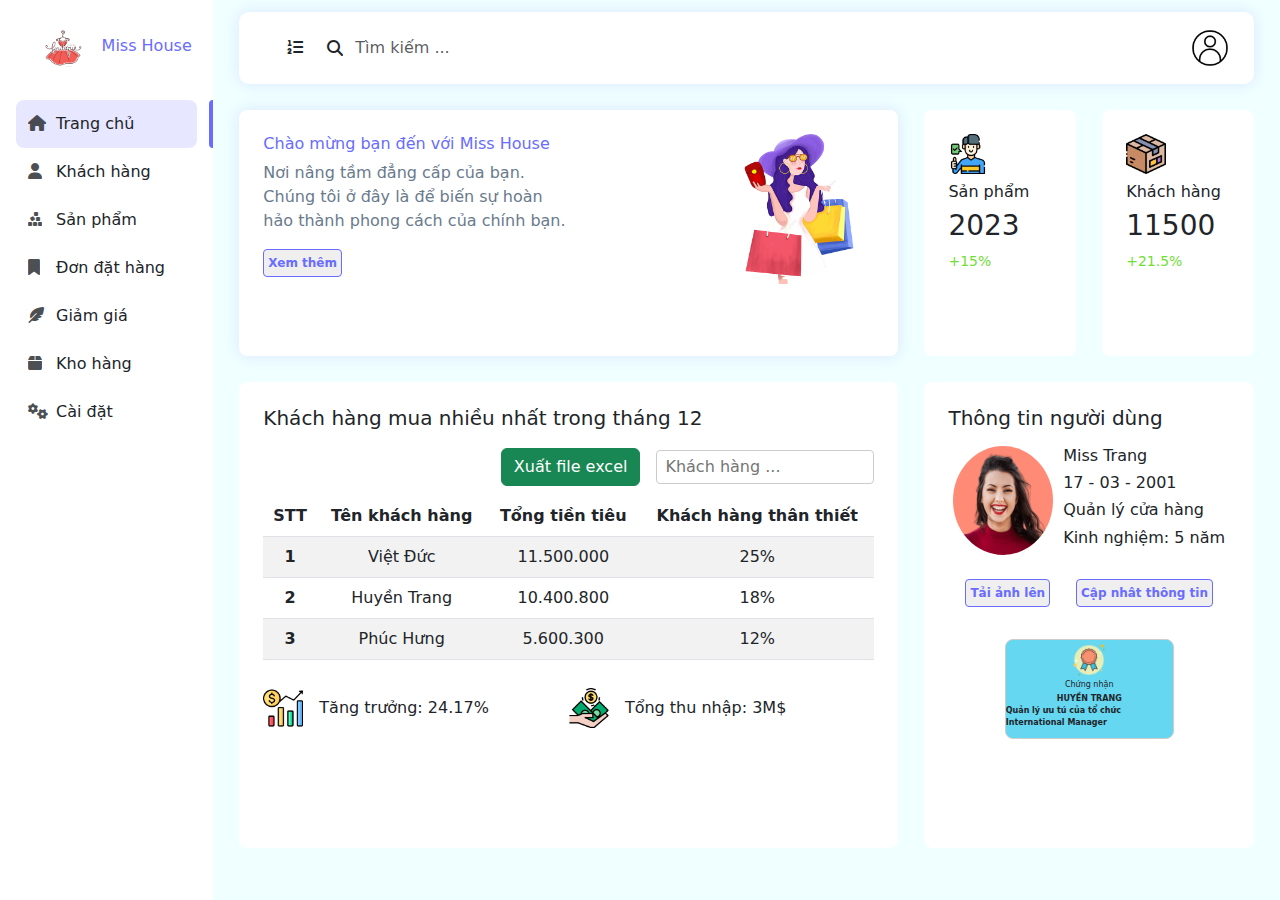
==== admin/admin.html @ 25695dc0 "Change admin interface" ====
<!DOCTYPE html>
<html lang="en">
    <head>
        <meta charset="UTF-8">
        <meta http-equiv="X-UA-Compatible" content="IE=edge">
        <meta name="viewport" content="width=device-width, initial-scale=1.0">
        <title>Miss House</title>
        <link rel="stylesheet" href="bootstrap-5.3.0-alpha1-dist/css/bootstrap-grid.min.css">
        <link rel="stylesheet" href="bootstrap-5.3.0-alpha1-dist/css/bootstrap.min.css">
        <link rel="stylesheet" href="fontawesome-free-6.3.0-web/css/fontawesome.min.css">
        <link rel="stylesheet" href="fontawesome-free-6.3.0-web/css/all.min.css">
        <link rel="stylesheet" href="fontawesome-free-6.3.0-web/css/regular.min.css">
        <link rel="stylesheet" href="style.css">
        <link rel="stylesheet" href="responsive.css">
        <script src="https://ajax.googleapis.com/ajax/libs/jquery/3.6.3/jquery.min.js"></script>
    </head>
    <body>
        <div id="wrapper" class="d-flex">
            <div id="navbar" class="col-lg-2">
                <div class="logo" style="justify-content: center; padding: 0 8px;">
                    <img src="./img/logo-sneaker1-removebg-preview.png" style="height: 80px; scale: 1; align-self: center;"/>
                    <h6 style="align-self: center; color: #696CFF;">Miss House</h6>
                </div>
                <div class="nav">
                    <ul class="list-items">
                        <li class="item active"><a href=""><i class="fa-solid fa-home"></i>Trang chủ</a></li>
                        <li class="item"><a href=""><i class="fa-solid fa-user"></i>Khách hàng</a></li>
                        <li class="item"><a href=""><i class="fa-solid fa-cubes-stacked"></i>Sản phẩm</a></li>
                        <li class="item"><a href=""><i class="fa-solid fa-bookmark"></i>Đơn đặt hàng</a></li>
                        <li class="item"><a href=""><i class="fa-solid fa-feather-alt"></i>Giảm giá</a></li>
                        <li class="item"><a href=""><i class="fa-solid fa-box"></i>Kho hàng</a></li>
                        <li class="item"><a href=""><i class="fa-solid fa-gears"></i>Cài đặt</a></li>
                        <div class="pseudo-nav"></div>
                    </ul>
        
                </div>
            </div>
            <div id="content" class="col-lg-10">
                <div class="search-content d-flex">
                    <div class="btn-toggle m-4" style="cursor: pointer;">
                        <i class="fa-solid fa-list-numeric"></i>
                    </div>
                    <div class="search-common d-flex">
                        <div class="search-form d-flex align-items-center">
                            <i class="fa-solid fa-search"></i>
                            <input class="form-control border-0 shadow-none" type="text" placeholder="Tìm kiếm ..."/>
                        </div>
                        <div class="search-info">
                            <img src="./img/icons8-user-64.png" alt="">
                        </div>
                    </div>
                    <div id="dropdown-user">
                        <div class="dropdown-header">
                            <img src="./img/icons8-user-64.png" alt="">
                            <div class="header-text">
                                <h6>Miss Trang</h6>
                                <p>Quản lý</p>
                            </div>
                        </div>
                        <div class="dropdown-feature">
                            <ul>
                                <li><i class="fa-solid fa-line-chart"></i>Tầm phát triển</li>
                                <li><i class="fa-solid fa-gear"></i>Cài đặt</li>
                                <li><i class="fa-solid fa-receipt"></i>Hóa đơn</li>
                            </ul>
                        </div>
                        <div class="dropdown-out">
                            <i class="fa-solid fa-sign-out"></i>Đăng xuất
                        </div>
                    </div>
                </div>
                <div class="body-content">
                    <div class="body-intro">
                        <div class="intro-brand d-flex">
                            <div class="intro-text">
                                <h6>Chào mừng bạn đến với Miss House</h6>
                                <p>Nơi nâng tầm đẳng cấp của bạn. Chúng tôi ở đây là để biến sự hoàn hảo thành phong cách của chính bạn.</p>
                                <button class="button-text">Xem thêm</button>
                            </div>
                            <div class="intro-image">
                                <img src="../assets/img/logo/pngtree-fashion-beauty-in-cartoon-shopping-png-image_883800-removebg-preview.png" alt="">
                            </div>
                        </div>
                        <div class="intro-type-common d-flex">
                            <div class="intro-type d-flex">
                                <div class="intro-type-image">
                                    <img src="./img/customer-service.png" />
                                </div>
                                <h6>Sản phẩm</h6>
                                <h3>2023</h3>
                                <span>+15%</span>
                            </div>
                            <div class="intro-type d-flex">
                                <div class="intro-type-image">
                                    <img src="./img/delivery-box.png" />
                                </div>
                                <h6>Khách hàng</h6>
                                <h3>11500</h3>
                                <span>+21.5%</span>
                            </div>
                        </div>
                    </div>
                    <div class="body-figure">
                        <div class="figure-customer">
                            <h5>Khách hàng mua nhiều nhất trong tháng 12</h5>
                            <div class="figure-action d-flex">
                                <button class="btn btn-success">Xuất file excel</button>
                                <input id="myInput" class="shadow-none" type="text" placeholder="Khách hàng ...">
                            </div>
                            <table class="table table-striped">
                                <thead>
                                    <tr>
                                      <th scope="col">STT</th>
                                      <th scope="col">Tên khách hàng</th>
                                      <th scope="col">Tổng tiền tiêu</th>
                                      <th scope="col">Khách hàng thân thiết</th>
                                    </tr>
                                  </thead>
                                  <tbody id="myTable">
                                    <tr>
                                      <th scope="row">1</th>
                                      <td>Việt Đức</td>
                                      <td>11.500.000</td>
                                      <td>25%</td>
                                    </tr>
                                    <tr>
                                      <th scope="row">2</th>
                                      <td>Huyền Trang</td>
                                      <td>10.400.800</td>
                                      <td>18%</td>
                                    </tr>
                                    <tr>
                                      <th scope="row">3</th>
                                      <td>Phúc Hưng</td>
                                      <td>5.600.300</td>
                                      <td>12%</td>
                                    </tr>
                                  </tbody>
                            </table>
                            <div class="figure-all">
                                <div class="figure-revenue-money">
                                    <img src="./img/revenue.png" alt="">
                                    <h6>Tăng trưởng: <span>24.17%</span></h6>
                                </div>
                                <div class="figure-revenue-money">
                                    <img src="./img/money.png" alt="">
                                    <h6>Tổng thu nhập: <span>3M$</span></h6>
                                </div>
                            </div>
                        </div>
                        <div class="user-info">
                            <h5>Thông tin người dùng</h5>
                            <div class="info">
                                <div class="user-detail">
                                    <img src="./img/6.png" alt="">
                                    <div class="detail-intro">
                                        <h6>Miss Trang</h6>
                                        <h6>17 - 03 - 2001</h6>
                                        <h6>Quản lý cửa hàng</h6>
                                        <h6>Kinh nghiệm: 5 năm</h6>
                                    </div>
                                </div>
                                <div class="user-option">
                                    <button class="button-text">Tải ảnh lên</button>
                                    <button class="button-text">Cập nhât thông tin</button>
                                </div>
                                <div class="user-certificate">
                                    <img src="./img/icons8-certificate-50.png"/>
                                    <h6>Chứng nhận</h6>
                                    <p>Huyền Trang</p>
                                    <span>Quản lý ưu tú của tổ chức International Manager</span>
                                </div>
                            </div>
                        </div>
                    </div>
                </div>
            </div>
        </div>
    </body>
    <script src="index.js"></script>
</html>
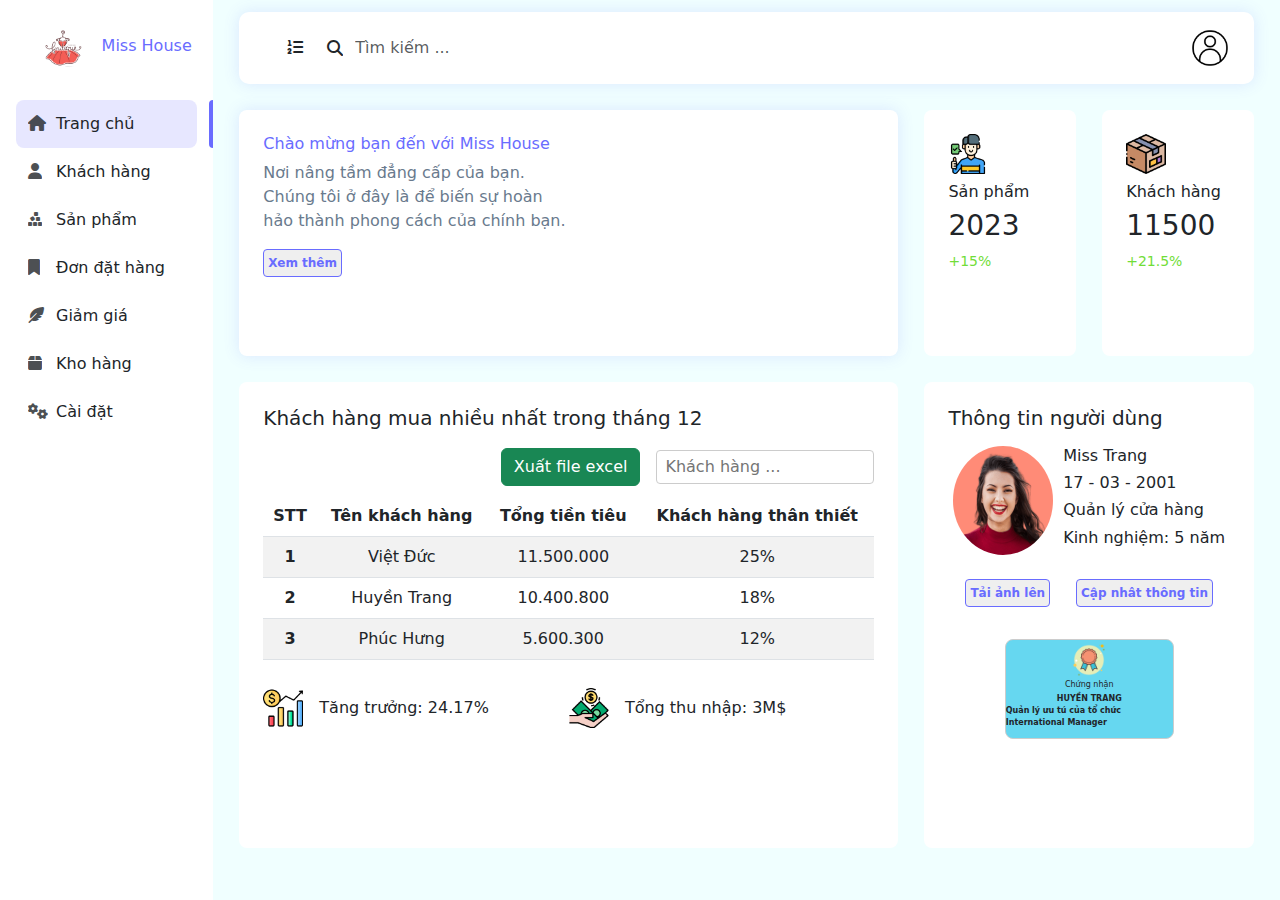
==== commit a9c61019: "Update 1" ====
--- a/admin/admin.html
+++ b/admin/admin.html
@@ -24,8 +24,8 @@
                 <div class="nav">
                     <ul class="list-items">
                         <li class="item active"><a href=""><i class="fa-solid fa-home"></i>Trang chủ</a></li>
-                        <li class="item"><a href=""><i class="fa-solid fa-user"></i>Khách hàng</a></li>
-                        <li class="item"><a href=""><i class="fa-solid fa-cubes-stacked"></i>Sản phẩm</a></li>
+                        <li class="item"><a href="./customer.html"><i class="fa-solid fa-user"></i>Khách hàng</a></li>
+                        <li class="item"><a href="./product.html"><i class="fa-solid fa-cubes-stacked"></i>Sản phẩm</a></li>
                         <li class="item"><a href=""><i class="fa-solid fa-bookmark"></i>Đơn đặt hàng</a></li>
                         <li class="item"><a href=""><i class="fa-solid fa-feather-alt"></i>Giảm giá</a></li>
                         <li class="item"><a href=""><i class="fa-solid fa-box"></i>Kho hàng</a></li>
--- a/admin/style.css
+++ b/admin/style.css
@@ -81,6 +81,82 @@
     box-shadow: 0 0 16px rgba(105, 108, 255, 0.16);
 }
 
+
+#content .search-content .search-common {
+    justify-content: space-between;
+    flex: 1;
+} 
+
+#content .search-content .search-common img {
+    border-radius: 50%;
+    height: 40px;
+}
+
+#content .search-content {
+    position: relative;
+}
+
+#content .search-content .search-info{
+    cursor: pointer;
+}
+
+#content .search-content #dropdown-user {
+    visibility: hidden;
+    box-shadow: 0 0.25rem 1rem rgba(161, 172, 184, 0.45);
+    position: absolute;
+    top: 100%;
+    right: 24px;
+    background-color: #fff;
+    width: 200px;
+    height: 250px;
+    z-index: 999;
+    border-radius: 4px;
+    display: grid;
+    padding: 12px 20px;
+    grid-template-rows: 1fr 2fr 1fr;
+    color: #697A8D;
+}
+
+
+#content .search-content #dropdown-user .dropdown-header{
+    display: flex;
+    justify-content: space-around;
+    border-bottom: 1px solid #ddd;
+}
+
+#content .search-content #dropdown-user .dropdown-header img{
+    width: 40px;
+    height: 40px;
+}
+
+#content .search-content #dropdown-user .dropdown-feature{
+    padding-top: 4px;
+    border-bottom: 1px solid #ddd;
+}
+
+#content .search-content #dropdown-user .dropdown-feature i{
+    margin-right: 12px;
+}
+
+#content .search-content #dropdown-user .dropdown-feature ul{
+    padding: 0;
+}
+
+#content .search-content #dropdown-user .dropdown-feature li{
+    padding: 6px 12px;
+    list-style-type: none;
+}
+
+#content .search-content #dropdown-user .dropdown-out{
+    padding: 12px;
+}
+
+#content .search-content #dropdown-user .dropdown-out i{
+    margin-right: 12px;
+}
+
+/* ----- Admin ----- */
+
 #content .body-content {    
     display: grid;
     grid-template-rows: 2fr 4fr;
@@ -256,7 +332,6 @@
 }
 
 #content .body-content .body-figure .figure-customer table{
-    /* height: 100%; */
     text-align: center;
 }
 
@@ -281,78 +356,122 @@
 }
 
 
-#content .search-content .search-common {
-    justify-content: space-between;
-    flex: 1;
-} 
-
-#content .search-content .search-common img {
-    border-radius: 50%;
-    height: 40px;
-}
-
-#content .search-content {
-    position: relative;
-}
-
-#content .search-content .search-info{
-    cursor: pointer;
-}
-
-#content .search-content #dropdown-user {
-    visibility: hidden;
-    box-shadow: 0 0.25rem 1rem rgba(161, 172, 184, 0.45);
+/* ----- Product ----- */
+.pseudo-nav-prd {
     position: absolute;
-    top: 100%;
-    right: 24px;
-    background-color: #fff;
-    width: 200px;
-    height: 250px;
-    z-index: 999;
-    border-radius: 4px;
-    display: grid;
-    padding: 12px 20px;
-    grid-template-rows: 1fr 2fr 1fr;
-    color: #697A8D;
-}
-
-
-#content .search-content #dropdown-user .dropdown-header{
-    display: flex;
-    justify-content: space-around;
-    border-bottom: 1px solid #ddd;
-}
-
-#content .search-content #dropdown-user .dropdown-header img{
-    width: 40px;
-    height: 40px;
-}
-
-#content .search-content #dropdown-user .dropdown-feature{
-    padding-top: 4px;
-    border-bottom: 1px solid #ddd;
-}
-
-#content .search-content #dropdown-user .dropdown-feature i{
-    margin-right: 12px;
-}
-
-#content .search-content #dropdown-user .dropdown-feature ul{
-    padding: 0;
-}
-
-#content .search-content #dropdown-user .dropdown-feature li{
+    height: calc(100% / 7);
+    width: 4px;
+    border-bottom-left-radius: 4px;
+    border-top-left-radius: 4px;
+    background-color: #696CFF;
+    top: calc(100% / 7 * 2);
+    right: 0;
+}
+
+#content .body-product {
+    display: grid;
+    grid-template-rows: 1.5fr 1fr;
+    padding: 26px;
+    grid-gap: 26px;
+    background-color: azure;
+}
+
+#content .body-product .product-special {
+    display: grid;
+    grid-template-columns: 1fr 1fr;
+    grid-gap: 26px;
+
+}
+
+#content .body-product .product-special .product-release {
+    display: flex;
+    background-color: #fff;
+    flex-direction: column;
+    padding: 24px;
+    border-radius: 8px;
+}
+
+#content .body-product .product-special .product-release table {
+    text-align: center;
+}
+
+#content .body-product .product-special .product-release .user-option{
+    display: flex;
+    justify-content: space-evenly;
+}
+
+#content .body-product .product-special .product-release .user-option .button-text{
     padding: 6px 12px;
-    list-style-type: none;
-}
-
-#content .search-content #dropdown-user .dropdown-out{
-    padding: 12px;
-}
-
-#content .search-content #dropdown-user .dropdown-out i{
-    margin-right: 12px;
-}
-
-
-
+}
+
+#content .body-product .product-special .product-sales {
+    background-color: #fff;
+    border-radius: 8px;
+}
+
+#content .body-product .feedback-customer {
+    display: flex;
+    flex-direction: column;
+    background-color: #fff;
+    border-radius: 8px;
+    padding: 26px;
+}
+
+/* ----- Customer ----- */
+
+.pseudo-nav-cus {
+    position: absolute;
+    height: calc(100% / 7);
+    width: 4px;
+    border-bottom-left-radius: 4px;
+    border-top-left-radius: 4px;
+    background-color: #696CFF;
+    top: calc(100% / 7);
+    right: 0;
+}
+
+#content .body-customer {
+    display: grid;
+    grid-template-columns: 3fr 1fr;
+    padding: 26px;
+    grid-gap: 26px;
+}
+
+#content .body-customer .list-customer {
+    background-color: #fff;
+    border-radius: 8px;
+    padding: 24px;
+    text-align: center;
+}
+
+#content .body-customer .list-customer .customer-friendly .user-option{
+    display: flex;
+    justify-content: space-evenly;
+}
+
+#content .body-customer .customer-lucky {
+    background-color: #fff;
+    border-radius: 8px;
+}
+
+#content .body-customer .customer-lucky .luckily{
+    display: flex;
+    flex-direction: column;
+}
+
+#content .body-customer .customer-lucky .customer-happy {
+    margin: 16px 0;
+}
+
+#content .body-customer .customer-lucky .customer-happy p{
+    margin: 0;
+    font-weight: 600;
+}
+
+#content .body-customer .customer-lucky .customer-happy img{
+    margin-bottom: 12px;
+}
+
+
+
+
--- a/admin/responsive.css
+++ b/admin/responsive.css
@@ -47,4 +47,58 @@
     #content .body-content .body-figure .user-info .user-certificate{
         margin-top: 12px;
     }
+}
+
+/* ----- Product ----- */
+
+@media only screen and (max-width: 992px) {
+    #content {
+        height: 100%;
+    }
+
+    #content .search-content {
+        height: 50%;
+        align-self: center;
+    }
+
+    #content .body-product .product-special {
+        display: flex;
+        flex-direction: column;
+    }
+}
+
+@media only screen and (max-width: 656px) {
+    #content .body-product .product-special .product-release .user-option{
+        display: flex;
+        flex-direction: row;
+    }
+}
+
+@media only screen and (max-width: 352px) {
+    #content .body-product .feedback-customer ul {
+        padding: 0;
+    }
+
+    #content .body-product .feedback-customer ul li{
+        padding: 12px;
+        display: flex;
+        flex-direction: column;
+        text-align: center;
+        border: 1px solid #ccc;
+        border-radius: 4px;
+    }
+}
+
+/* ----- Customer ----- */
+@media only screen and (max-width: 1028px) {
+    #content .body-customer {
+        display: flex;
+        flex-direction: column;
+    }
+
+    #content .body-customer .customer-lucky .luckily {
+        display: flex;
+        flex-direction: row;
+        justify-content: space-evenly;
+    }
 }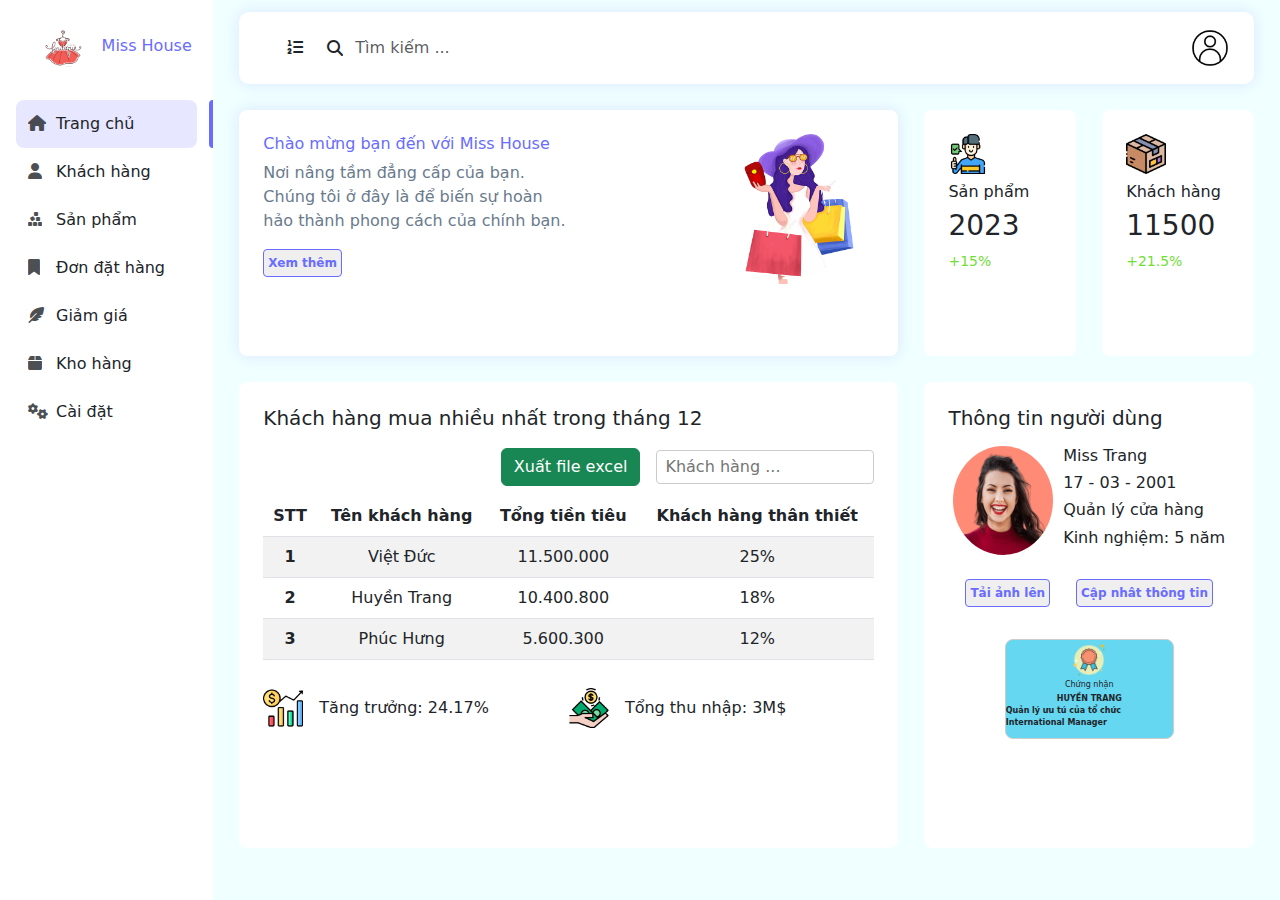
==== commit f80ab196: "Update 2" ====
--- a/admin/admin.html
+++ b/admin/admin.html
@@ -78,7 +78,7 @@
                                 <button class="button-text">Xem thêm</button>
                             </div>
                             <div class="intro-image">
-                                <img src="../assets/img/logo/pngtree-fashion-beauty-in-cartoon-shopping-png-image_883800-removebg-preview.png" alt="">
+                                <img src="./img/pngtree-fashion-beauty-in-cartoon-shopping-png-image_883800-removebg-preview.png" alt="">
                             </div>
                         </div>
                         <div class="intro-type-common d-flex">
--- a/admin/style.css
+++ b/admin/style.css
@@ -435,6 +435,7 @@
     grid-template-columns: 3fr 1fr;
     padding: 26px;
     grid-gap: 26px;
+    background-color: azure;
 }
 
 #content .body-customer .list-customer {
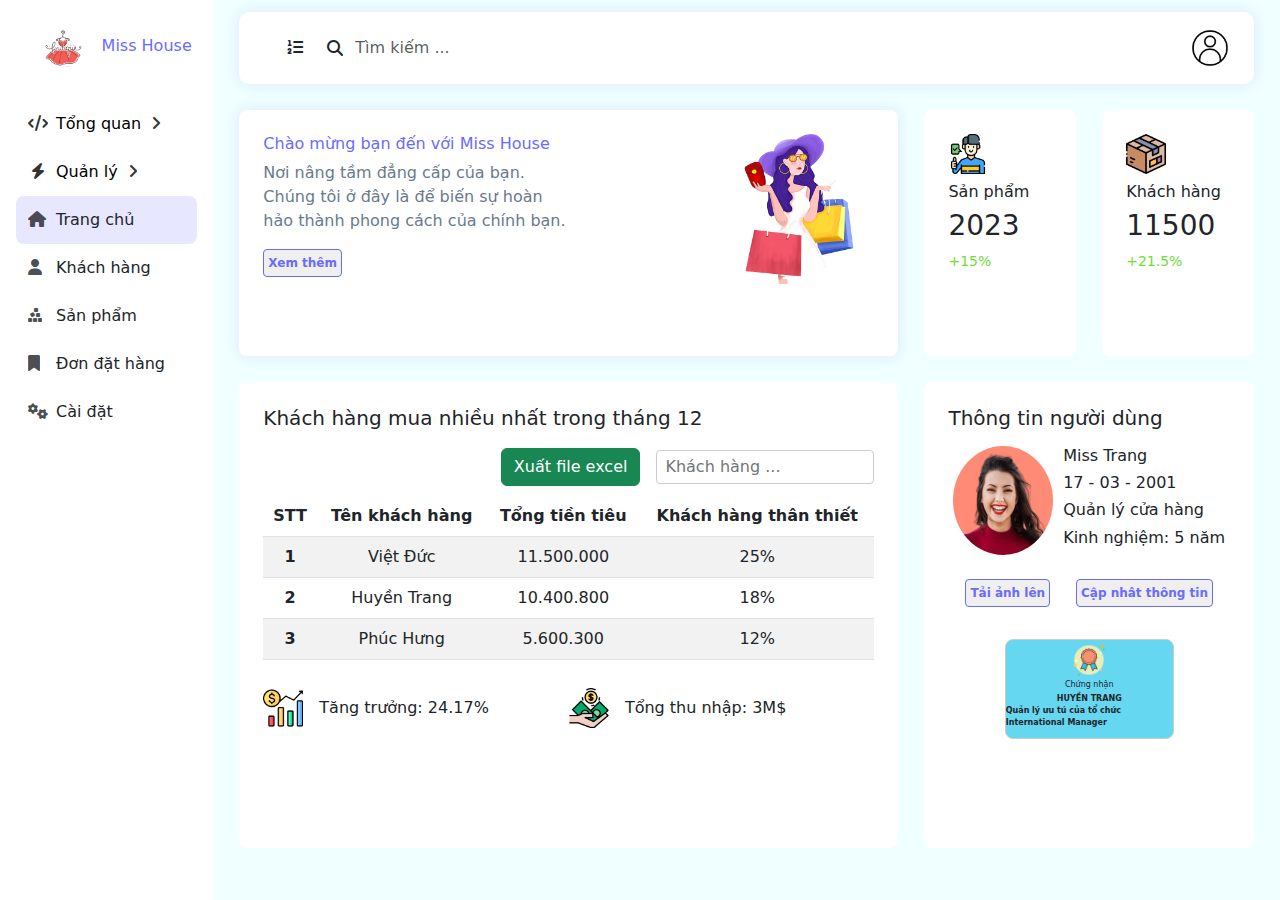
==== commit 5b136c40: "fix to submit" ====
--- a/admin/admin.html
+++ b/admin/admin.html
@@ -12,6 +12,7 @@
         <link rel="stylesheet" href="fontawesome-free-6.3.0-web/css/regular.min.css">
         <link rel="stylesheet" href="style.css">
         <link rel="stylesheet" href="responsive.css">
+        <link rel="canonical" href="https://getbootstrap.com/docs/5.3/examples/sidebars/">        
         <script src="https://ajax.googleapis.com/ajax/libs/jquery/3.6.3/jquery.min.js"></script>
     </head>
     <body>
@@ -23,21 +24,43 @@
                 </div>
                 <div class="nav">
                     <ul class="list-items">
+                        <li class="item item-collapse">
+                          <button class="border-0 bg-transparent collapsed" data-bs-toggle="collapse" data-bs-target="#home-collapse" aria-expanded="false">
+                            <i class="fa-solid fa-code"></i>Tổng quan <i class="fa-solid fa-angle-right"></i>
+                          </button>
+                          <div style="width: 100%;" class="collapse" id="home-collapse">
+                            <ul class="sub-list-items" style="padding: 0;">
+                              <li class="item"><a href="#" class="link-dark d-inline-flex text-decoration-none rounded"><i style="font-size: 8px; align-self: center; margin: 0;" class="fa-regular fa-circle"></i>Bài viết</a></li>
+                              <li class="item"><a href="#" class="link-dark d-inline-flex text-decoration-none rounded"><i style="font-size: 8px; align-self: center; margin: 0;" class="fa-regular fa-circle"></i></i>Thành tựu</a></li>
+                              <li class="item"><a href="#" class="link-dark d-inline-flex text-decoration-none rounded"><i style="font-size: 8px; align-self: center; margin: 0;" class="fa-regular fa-circle"></i></i>Phát triển</a></li>
+                            </ul>
+                          </div>
+                        </li>
+                        <li class="item item-collapse">
+                          <button class="border-0 bg-transparent collapsed" data-bs-toggle="collapse" data-bs-target="#dashboard-collapse" aria-expanded="false">
+                            <i class="fa-solid fa-bolt"></i>Quản lý <i class="fa-solid fa-angle-right"></i>
+                          </button> 
+                          <div style="width: 100%;" class="collapse" id="dashboard-collapse">
+                            <ul class="sub-list-items" style="padding: 0;">
+                              <li class="item"><a href="#" class="link-dark d-inline-flex text-decoration-none rounded"><i style="font-size: 8px; align-self: center; margin: 0;" class="fa-regular fa-circle"></i></i>Lương</a></li>
+                              <li class="item"><a href="#" class="link-dark d-inline-flex text-decoration-none rounded"><i style="font-size: 8px; align-self: center; margin: 0;" class="fa-regular fa-circle"></i></i>Nhân viên</a></li>
+                            </ul>
+                          </div>
+                        </li>
                         <li class="item active"><a href=""><i class="fa-solid fa-home"></i>Trang chủ</a></li>
                         <li class="item"><a href="./customer.html"><i class="fa-solid fa-user"></i>Khách hàng</a></li>
                         <li class="item"><a href="./product.html"><i class="fa-solid fa-cubes-stacked"></i>Sản phẩm</a></li>
                         <li class="item"><a href=""><i class="fa-solid fa-bookmark"></i>Đơn đặt hàng</a></li>
-                        <li class="item"><a href=""><i class="fa-solid fa-feather-alt"></i>Giảm giá</a></li>
-                        <li class="item"><a href=""><i class="fa-solid fa-box"></i>Kho hàng</a></li>
+                        <!-- <li class="item"><a href=""><i class="fa-solid fa-feather-alt"></i>Giảm giá</a></li> -->
+                        <!-- <li class="item"><a href=""><i class="fa-solid fa-box"></i>Kho hàng</a></li> -->
                         <li class="item"><a href=""><i class="fa-solid fa-gears"></i>Cài đặt</a></li>
-                        <div class="pseudo-nav"></div>
+                        <!-- <div class="pseudo-nav"></div> -->
                     </ul>
-        
                 </div>
             </div>
             <div id="content" class="col-lg-10">
                 <div class="search-content d-flex">
-                    <div class="btn-toggle m-4" style="cursor: pointer;">
+                    <div class="btn-toggle-nav m-4" style="cursor: pointer;">
                         <i class="fa-solid fa-list-numeric"></i>
                     </div>
                     <div class="search-common d-flex">
@@ -176,6 +199,8 @@
                 </div>
             </div>
         </div>
+        <script src="./assets/dist/js/bootstrap.bundle.min.js"></script>
+        <script src="sidebars.js"></script>
+        <script src="index.js"></script>
     </body>
-    <script src="index.js"></script>
 </html>--- a/admin/style.css
+++ b/admin/style.css
@@ -29,6 +29,26 @@
     list-style-type: none;
     padding: 12px;
     align-items: center;
+}
+
+.list-items .item-collapse {
+    flex-direction: column;
+    align-items: flex-start;
+    width: 100%;
+}
+
+.list-items .item-collapse .btn {
+    padding: 0;
+}
+
+.list-items .item-collapse .btn:hover{
+    background-color: transparent;
+}
+
+.list-items .item-collapse .sub-list-items li:hover
+{
+    background-color: rgba(105, 108, 255, 0.16) !important;
+    opacity: 0.8;
 }
 
 .list-items li.active {
